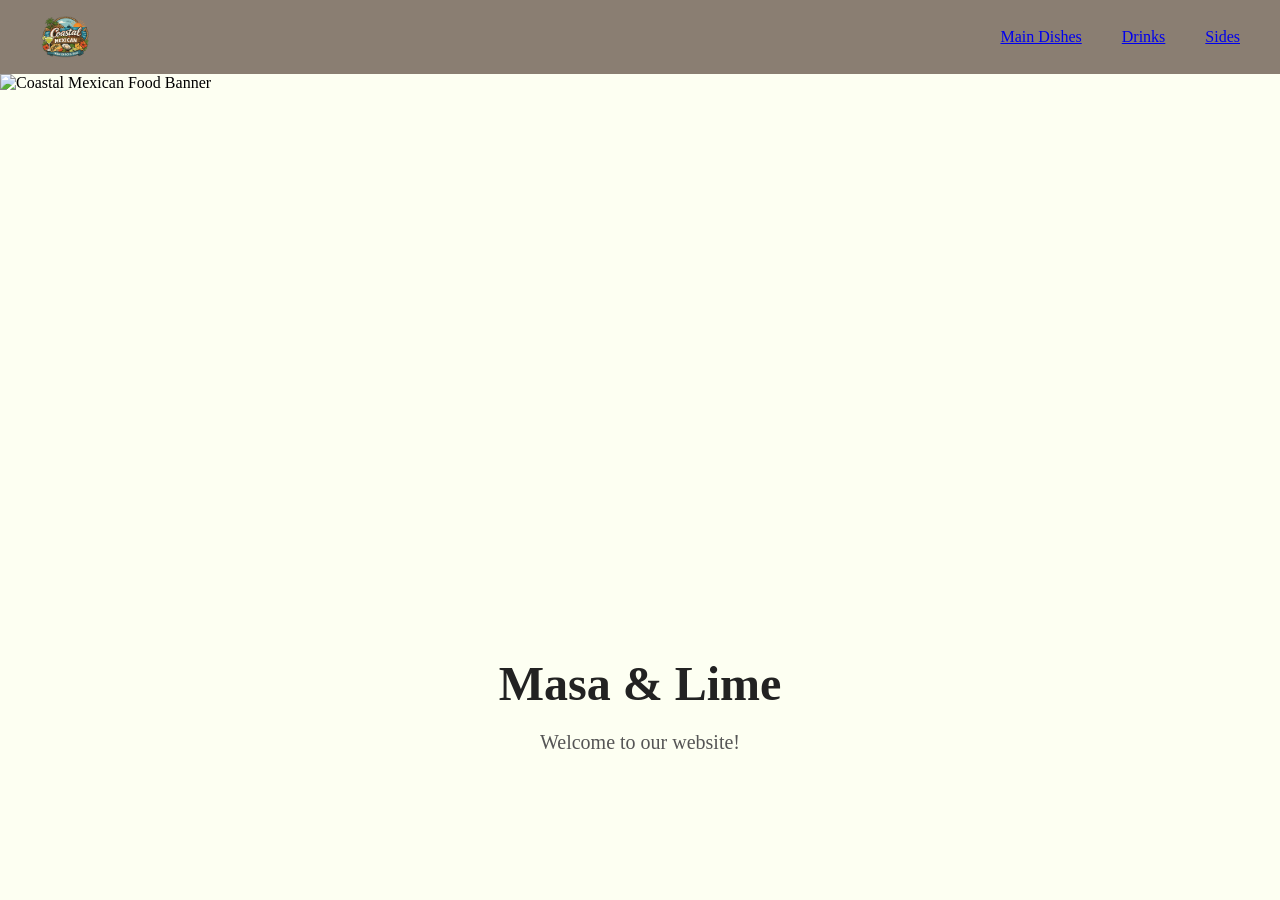
==== index.html @ 47fab4f7 "Commit changes" ====
<!doctype html>
<html lang="en">
  <head>
    <meta charset="UTF-8" />
    <title>Masa & Lime</title>
    </style>
    <link rel="stylesheet" href="style.css" />
    <link rel="icon" type="image/png" href="images/masaandlimelogo.jpg" />
  </head>

  <body>
    <header class="top-bar">
      <img
        src="images/masaandlimelogo.jpg"
        class="logo"
        alt="Masa & Lime Logo"
      />

      <nav class="main-nav">
        <div class="nav-item">
         <a href="maindishes.html">Main Dishes</a>

        </div>

        <div class="nav-item">
          <a href="drinks.html">Drinks</a>
        </div>

        <div class="nav-item">
        <a href="sides.html">Sides</a>

        </div>
      </nav>
    </header>

    <img
      src="images/masaandlimebanner.png"
      class="banner"
      alt="Coastal Mexican Food Banner"
    />

    <div class="container">
      <h1>Masa & Lime</h1>
      <p>Welcome to our website!</p>
    </div>
  </body>
</html>
---- style.css ----
body {
  margin: 0;
  background: #fdfff2;
  font-family: "Times New Roman", Times, serif;
}

.top-bar {
  display: flex;
  justify-content: space-between;
  align-items: center;
  background: #8a7e72;
  padding: 12px 40px;
}

.logo {
  width: 50px;
  height: 50px;
  border-radius: 50%;
}

.main-nav {
  display: flex;
  gap: 40px;
}

.nav-item h2 {
  color: white;
  font-size: 18px;
  margin: 0;
  cursor: pointer;
}

.nav-item h2:hover {
  color: #4f4739;
}

.banner {
  width: 100%;
  height: 500px;
  object-fit: cover;
  display: block;
}

.container {
  text-align: center;
  padding: 50px 20px;
}

.container h1 {
  font-size: 48px;
  color: #222;
  margin-bottom: 10px;
}

.container p {
  font-size: 20px;
  color: #555;
}
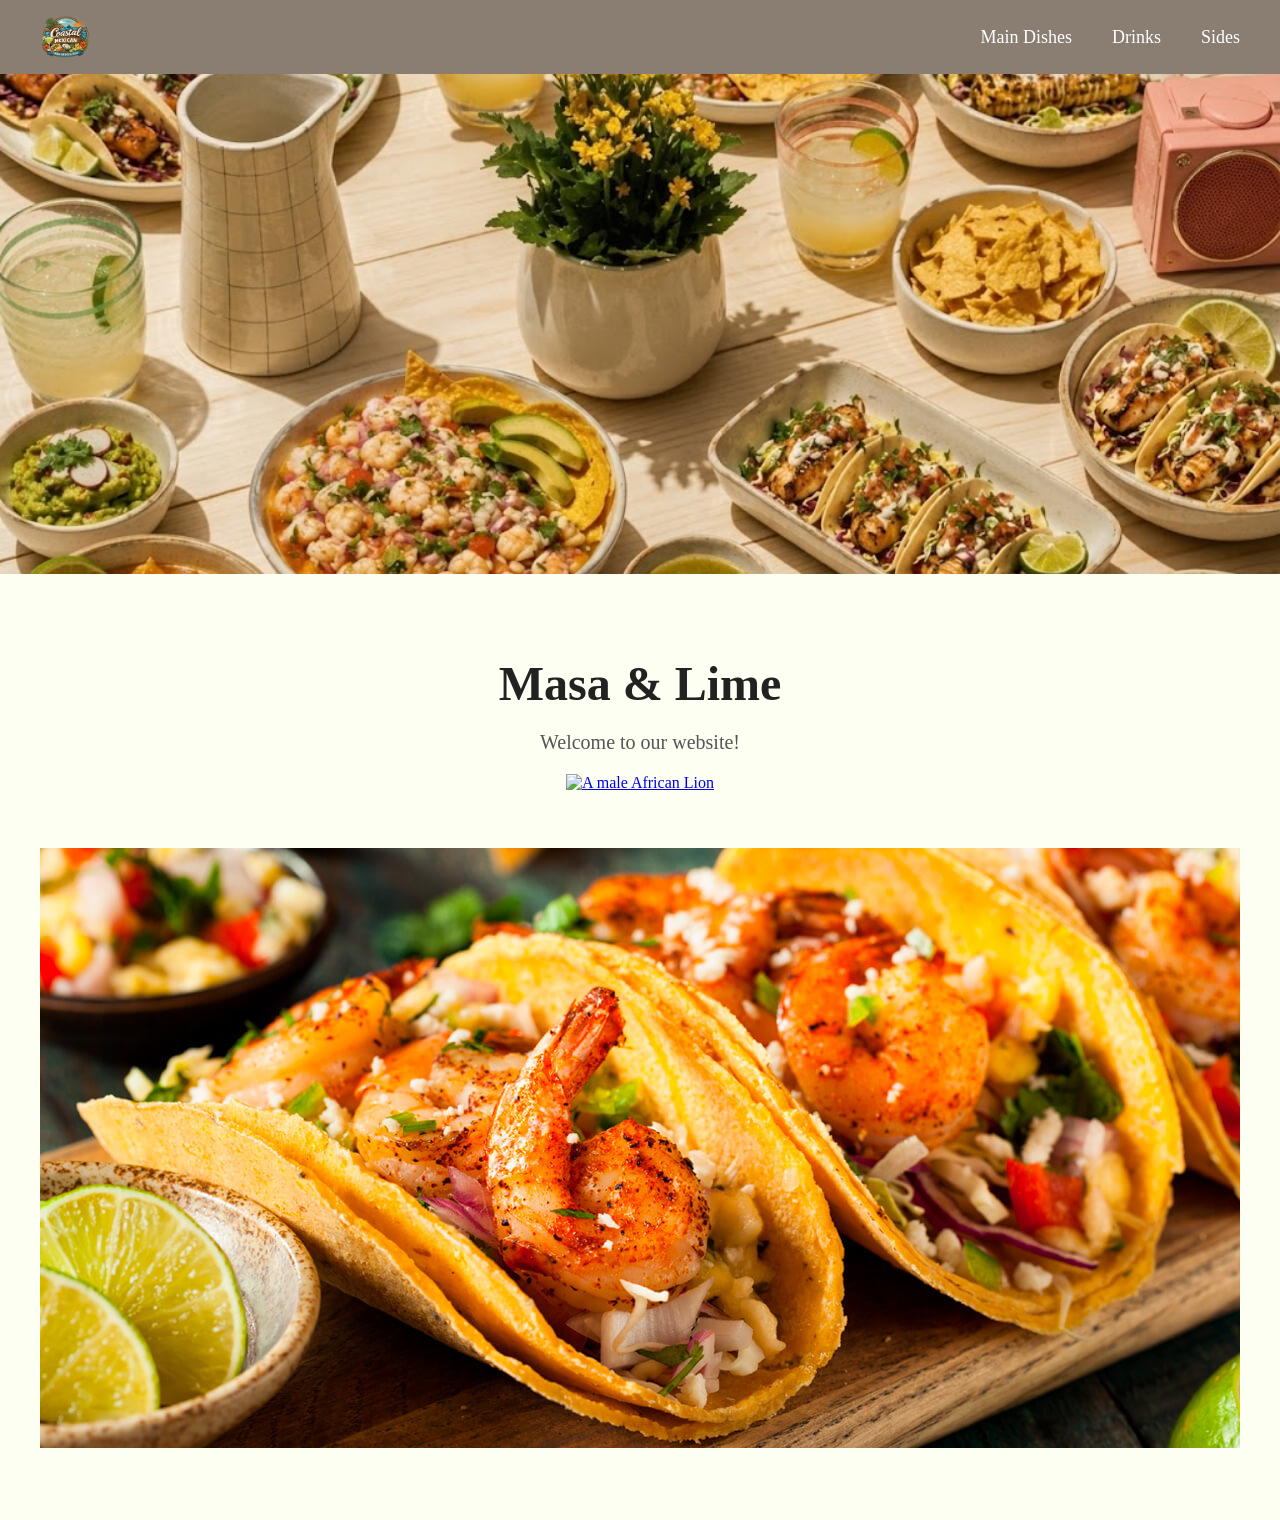
==== commit f1f0f644: "Commit changes" ====
--- a/index.html
+++ b/index.html
@@ -3,7 +3,6 @@
   <head>
     <meta charset="UTF-8" />
     <title>Masa & Lime</title>
-    </style>
     <link rel="stylesheet" href="style.css" />
     <link rel="icon" type="image/png" href="images/masaandlimelogo.jpg" />
   </head>
@@ -18,8 +17,7 @@
 
       <nav class="main-nav">
         <div class="nav-item">
-         <a href="maindishes.html">Main Dishes</a>
-
+          <a href="maindishes.html">Main Dishes</a>
         </div>
 
         <div class="nav-item">
@@ -27,14 +25,13 @@
         </div>
 
         <div class="nav-item">
-        <a href="sides.html">Sides</a>
-
+          <a href="sides.html">Sides</a>
         </div>
       </nav>
     </header>
 
     <img
-      src="images/masaandlimebanner.png"
+      src="images/masaandlimebanner.jpg"
       class="banner"
       alt="Coastal Mexican Food Banner"
     />
@@ -42,6 +39,28 @@
     <div class="container">
       <h1>Masa & Lime</h1>
       <p>Welcome to our website!</p>
+
+            <div class="mainmenu-grid">
+        <a href="lion.html" class="animal-card">
+          <img src="images/lion.jpg" alt="A male African Lion" />
+          <div class="card-info">
+            <h3> </h3>
+          </div>
+        </a>
+
+        <a href="whale.html" class="animal-card">
+          <img src="images/whale.jpg" alt="" />
+          <div class="card-info">
+            <h3> </h3>
+          </div>
+        </a>
+
+        <a href="platypus.html" class="animal-card">
+          <img src="images/shrimptacos.jpg" alt="" />
+          <div class="card-info">
+            <h3></h3>
+          </div>
+        </a>
     </div>
   </body>
 </html>
--- a/style.css
+++ b/style.css
@@ -23,14 +23,13 @@
   gap: 40px;
 }
 
-.nav-item h2 {
+.main-nav a {
   color: white;
+  text-decoration: none;
   font-size: 18px;
-  margin: 0;
-  cursor: pointer;
 }
 
-.nav-item h2:hover {
+.main-nav a:hover {
   color: #4f4739;
 }
 
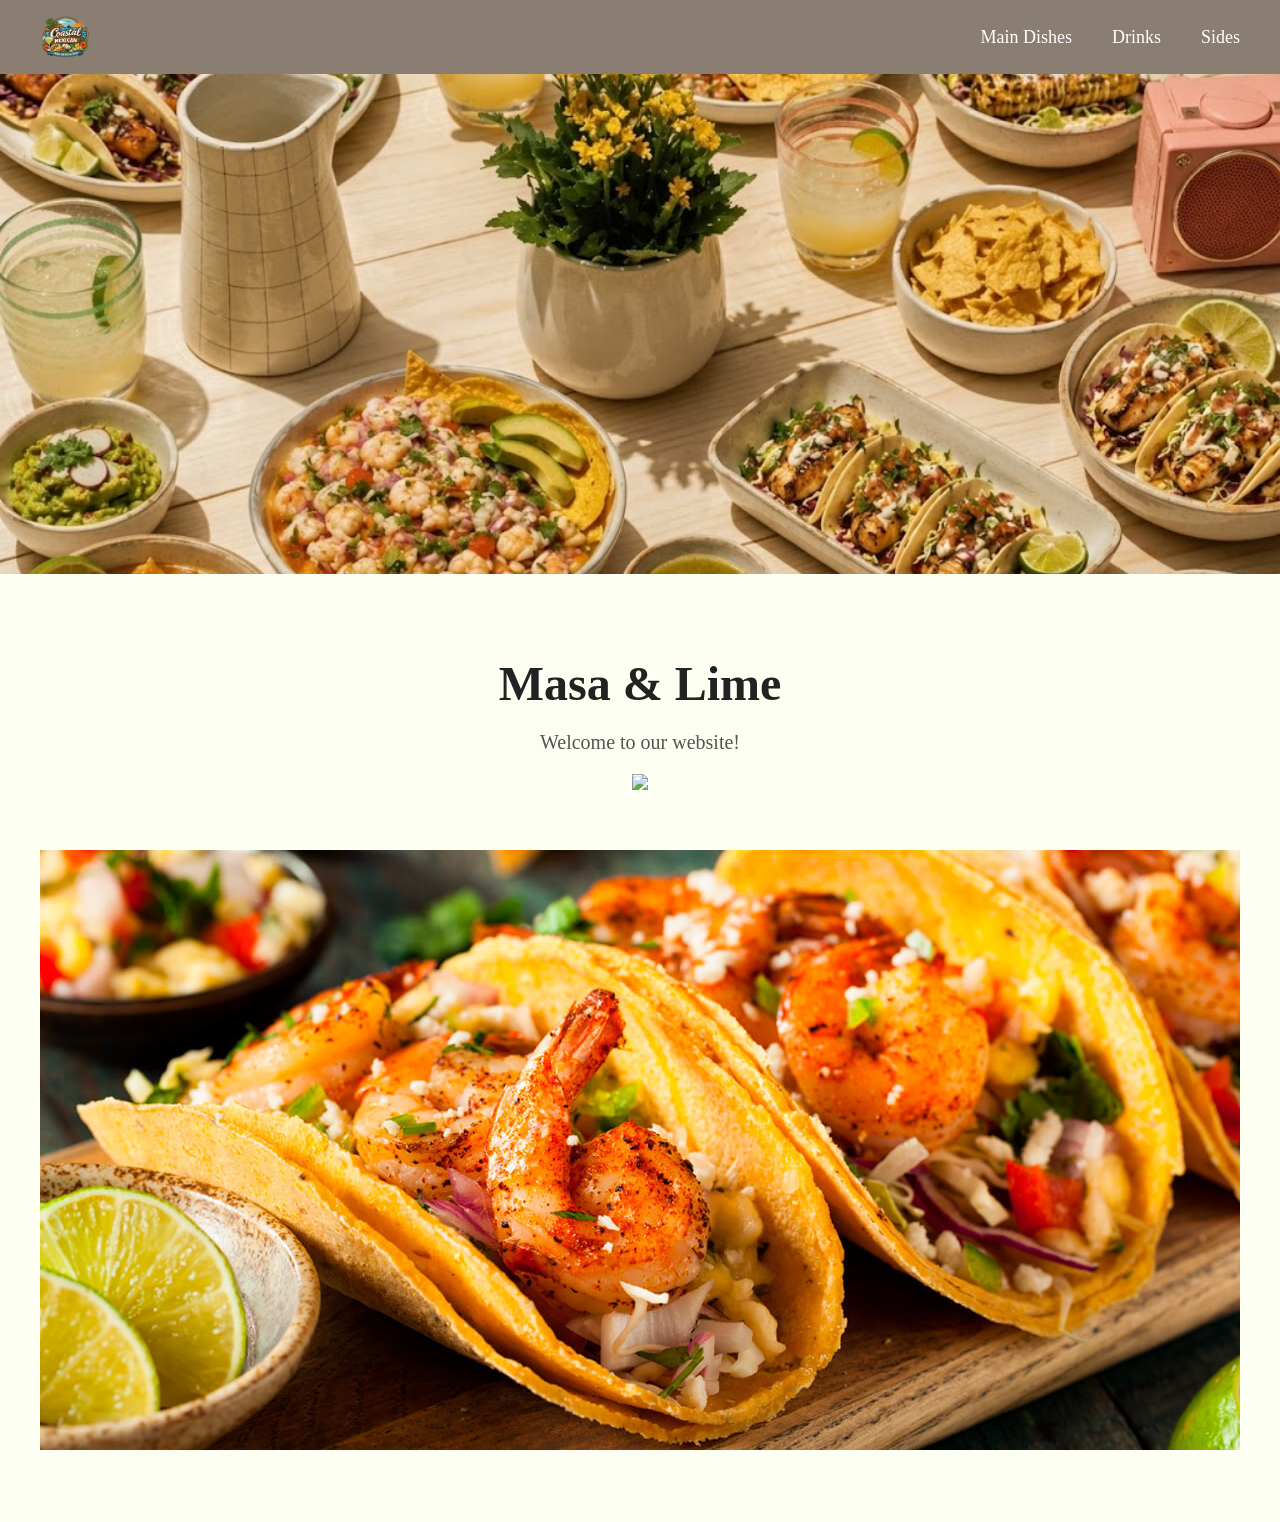
==== commit 16a48cdb: "Commit changes" ====
--- a/index.html
+++ b/index.html
@@ -42,7 +42,7 @@
 
             <div class="mainmenu-grid">
         <a href="lion.html" class="animal-card">
-          <img src="images/lion.jpg" alt="A male African Lion" />
+          <img src="images/lion.jpg" alt=" " />
           <div class="card-info">
             <h3> </h3>
           </div>
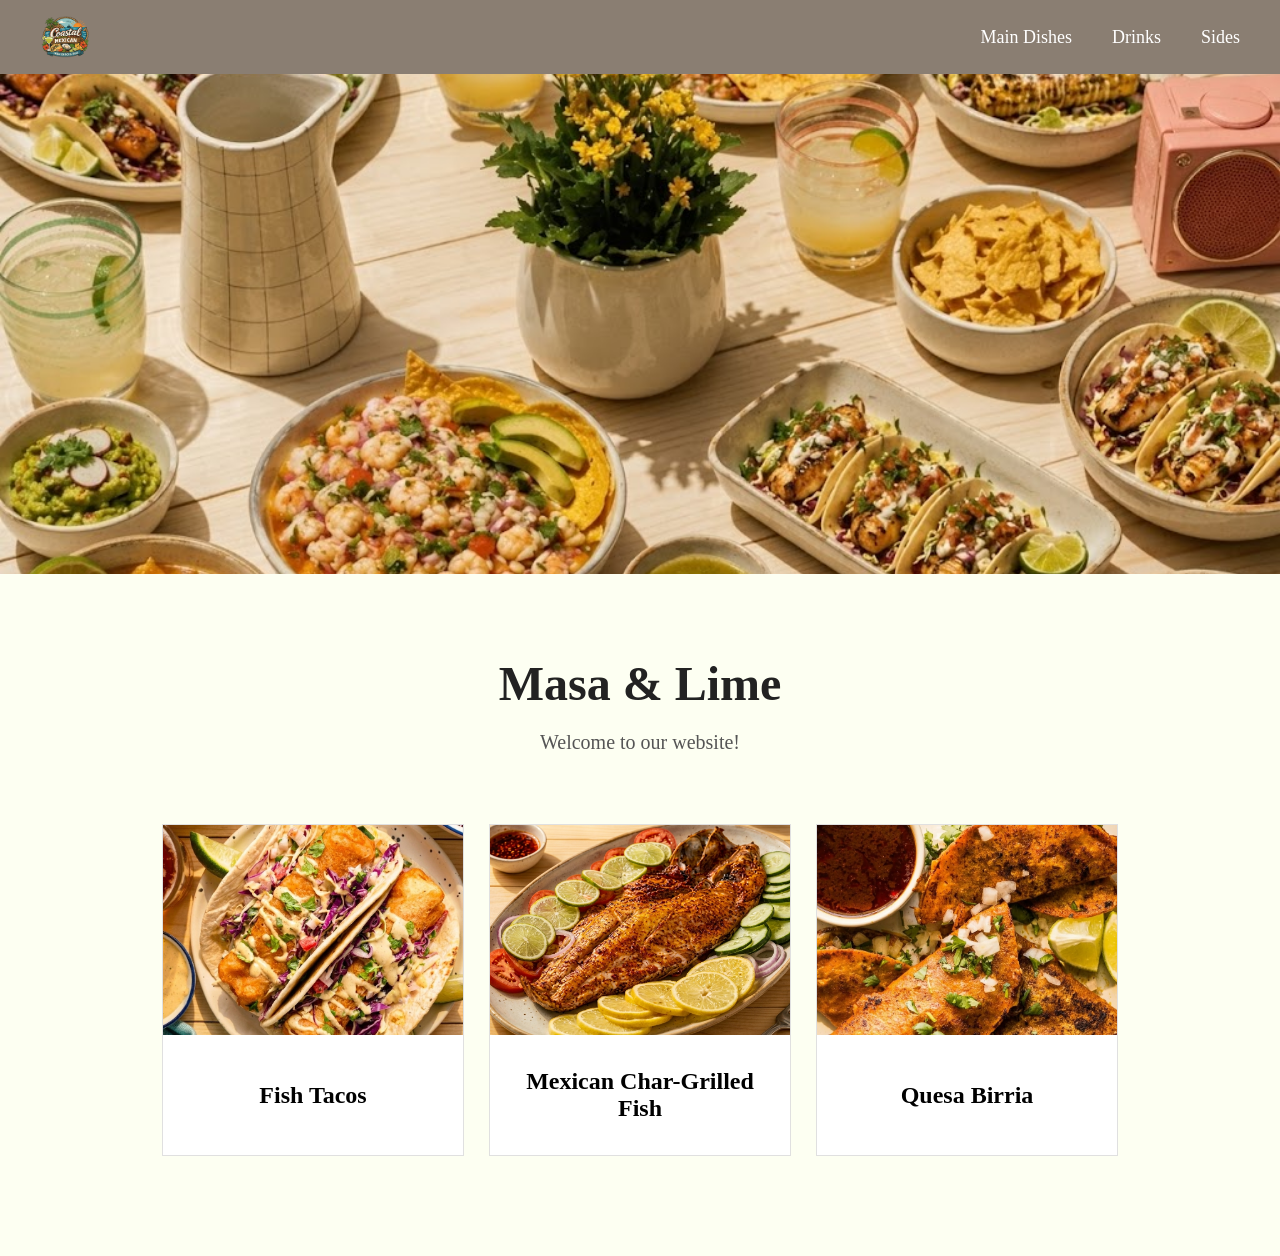
==== commit c4409bb5: "Commit changes" ====
--- a/index.html
+++ b/index.html
@@ -40,27 +40,38 @@
       <h1>Masa & Lime</h1>
       <p>Welcome to our website!</p>
 
-            <div class="mainmenu-grid">
-        <a href="lion.html" class="animal-card">
-          <img src="images/lion.jpg" alt=" " />
+      <div class="mainmenu-grid">
+        <div class="food-card">
+          <img
+            src="images/tacosdepescadaseafood.png"
+            alt="Fish and shrimp tacos"
+          />
           <div class="card-info">
-            <h3> </h3>
+            <h3>Fish Tacos</h3>
           </div>
-        </a>
+        </div>
 
-        <a href="whale.html" class="animal-card">
-          <img src="images/whale.jpg" alt="" />
+        <div class="food-card">
+          <img
+            src="images/pescadozarandeadoseafood.png"
+            alt="Lime margarita drink"
+          />
           <div class="card-info">
-            <h3> </h3>
+            <h3>Mexican Char-Grilled Fish</h3>
           </div>
-        </a>
+        </div>
 
-        <a href="platypus.html" class="animal-card">
-          <img src="images/shrimptacos.jpg" alt="" />
+        <div class="food-card">
+          <img
+            src="images/quesabirriameat.png"
+            alt="Tortilla chips and guacamole"
+          />
           <div class="card-info">
-            <h3></h3>
+            <h3>Quesa Birria</h3>
           </div>
-        </a>
+        </div>
+      </div>
     </div>
+    <script src="script.js"></script>
   </body>
 </html>
--- a/style.css
+++ b/style.css
@@ -55,3 +55,43 @@
   font-size: 20px;
   color: #555;
 }
+
+.mainmenu-grid {
+  display: flex;
+  max-width: 1200px;
+  margin: 0 auto;
+  justify-content: center;
+  gap: 25px;
+  padding: 50px;
+  flex-wrap: wrap;
+}
+
+.food-card {
+  width: 300px;
+  display: flex;
+  flex-direction: column;
+  background: #fff;
+  border: 1px solid #e0e0e0;
+  text-decoration: none;
+  color: inherit;
+}
+
+.food-card img {
+  width: 100%;
+  height: 210px;
+  object-fit: cover;
+}
+
+.card-info {
+  display: flex;
+  align-items: center;
+  justify-content: center;
+  min-height: 80px;
+  padding: 20px;
+}
+
+.card-info h3 {
+  margin: 0;
+  font-size: 24px;
+  color: #000;
+}
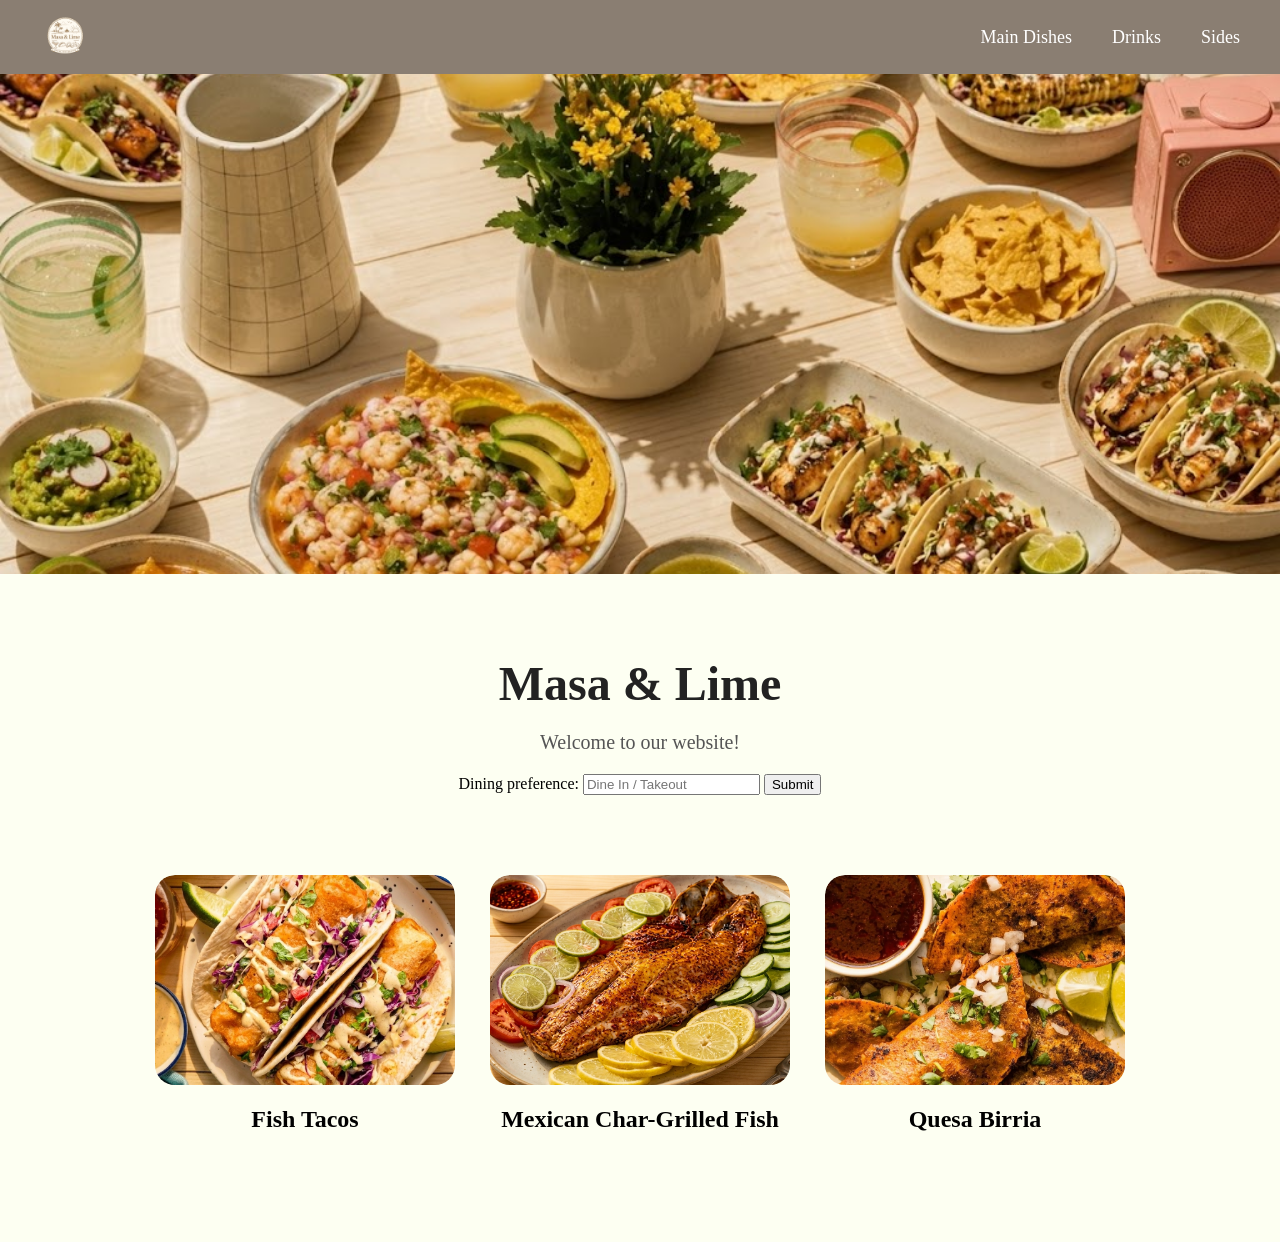
==== commit 5d9bcce0: "Commit changes" ====
--- a/index.html
+++ b/index.html
@@ -40,6 +40,12 @@
       <h1>Masa & Lime</h1>
       <p>Welcome to our website!</p>
 
+      <form onsubmit="return false;" style="margin-bottom: 30px">
+        <label for="orderField">Dining preference:</label>
+        <input type="text" id="orderField" placeholder="Dine In / Takeout" />
+        <input type="submit" onClick="getFormInput()" value="Submit" />
+      </form>
+
       <div class="mainmenu-grid">
         <div class="food-card">
           <img
--- a/style.css
+++ b/style.css
@@ -61,7 +61,7 @@
   max-width: 1200px;
   margin: 0 auto;
   justify-content: center;
-  gap: 25px;
+  gap: 35px;
   padding: 50px;
   flex-wrap: wrap;
 }
@@ -70,28 +70,39 @@
   width: 300px;
   display: flex;
   flex-direction: column;
-  background: #fff;
-  border: 1px solid #e0e0e0;
+  background: transparent;
   text-decoration: none;
   color: inherit;
+  border-radius: 20px;
+  overflow: hidden;
 }
 
 .food-card img {
   width: 100%;
   height: 210px;
   object-fit: cover;
+  border-radius: 20px;
 }
 
 .card-info {
   display: flex;
+  flex-direction: column;
   align-items: center;
   justify-content: center;
-  min-height: 80px;
-  padding: 20px;
+  text-align: center;
+  padding: 20px 10px 0px 10px;
 }
 
 .card-info h3 {
-  margin: 0;
+  margin: 0 0 8px 0;
   font-size: 24px;
   color: #000;
+  line-height: 1.2;
 }
+
+.card-info p {
+  margin: 0;
+  font-size: 16px;
+  color: #666;
+  line-height: 1.4;
+}
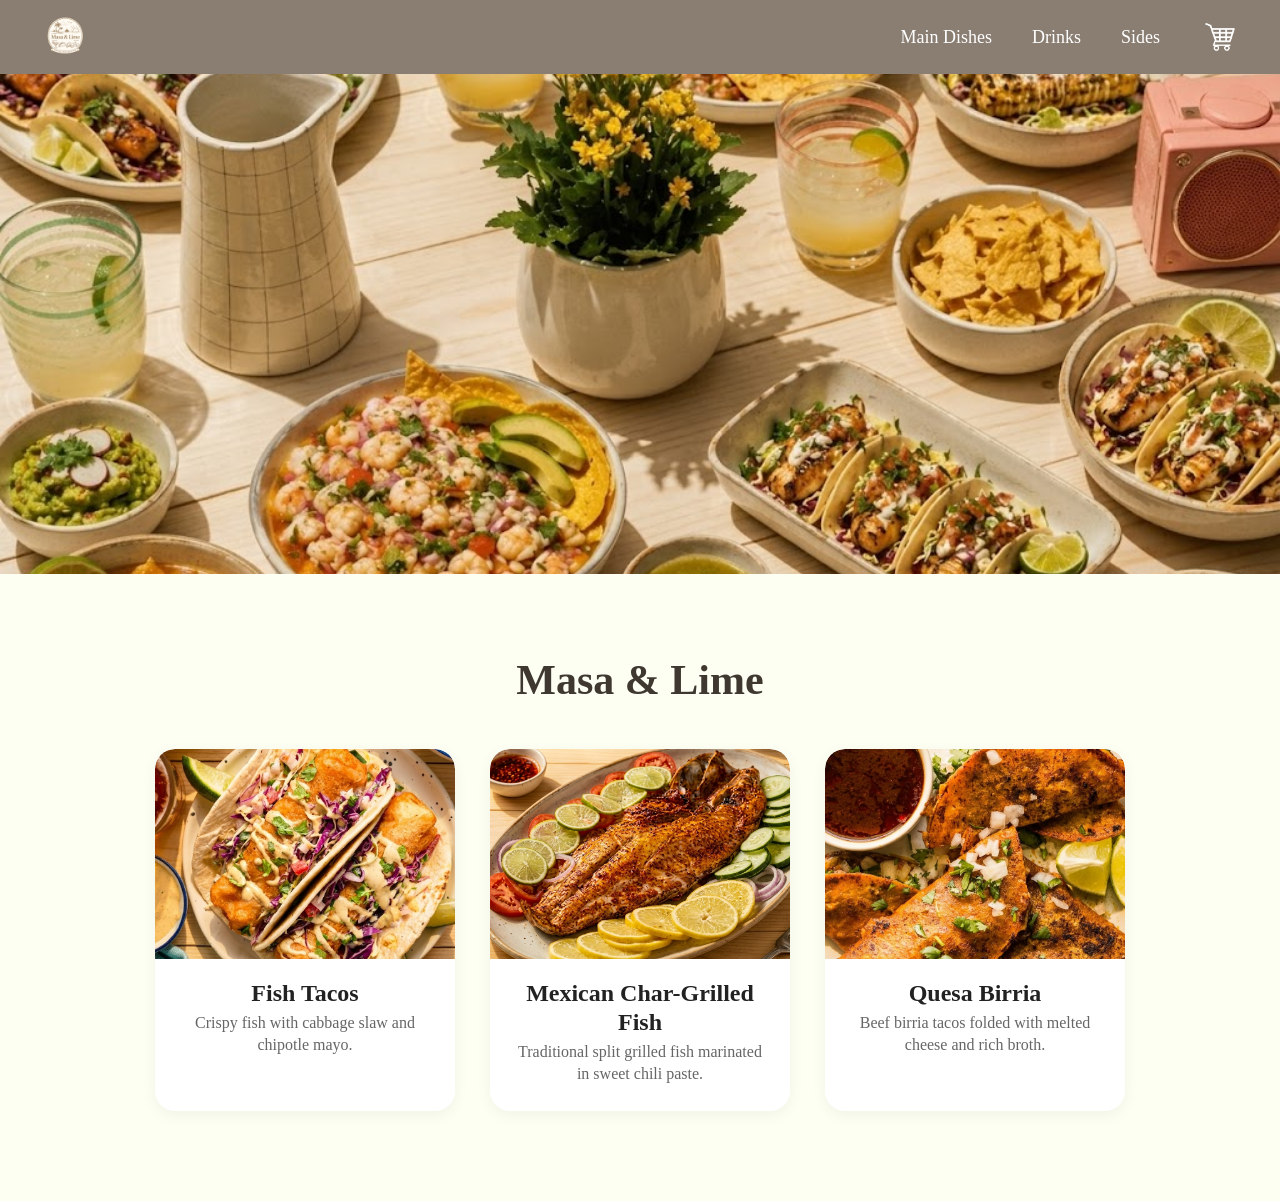
==== commit 27aa3f5f: "Commit changes" ====
--- a/index.html
+++ b/index.html
@@ -9,15 +9,22 @@
 
   <body>
     <header class="top-bar">
-      <img
-        src="images/masaandlimelogo.jpg"
-        class="logo"
-        alt="Masa & Lime Logo"
-      />
+      <a href="index.html">
+        <img
+          src="images/masaandlimelogo.jpg"
+          class="logo"
+          alt="Masa & Lime Logo"
+        />
+      </a>
 
       <nav class="main-nav">
-        <div class="nav-item">
-          <a href="maindishes.html">Main Dishes</a>
+        <div class="nav-item dropdown">
+          <span class="dropdown-trigger">Main Dishes</span>
+          <div class="dropdown-menu">
+            <a href="meat.html">Meat</a>
+            <a href="seafood.html">Seafood</a>
+            <a href="vegetarian.html">Vegetarian</a>
+          </div>
         </div>
 
         <div class="nav-item">
@@ -26,6 +33,16 @@
 
         <div class="nav-item">
           <a href="sides.html">Sides</a>
+        </div>
+
+        <div class="nav-item">
+          <a href="checkout.html" class="trolley-link">
+            <img
+              src="images/checkouttrolley.png"
+              alt="Checkout"
+              class="trolley-img"
+            />
+          </a>
         </div>
       </nav>
     </header>
@@ -38,13 +55,6 @@
 
     <div class="container">
       <h1>Masa & Lime</h1>
-      <p>Welcome to our website!</p>
-
-      <form onsubmit="return false;" style="margin-bottom: 30px">
-        <label for="orderField">Dining preference:</label>
-        <input type="text" id="orderField" placeholder="Dine In / Takeout" />
-        <input type="submit" onClick="getFormInput()" value="Submit" />
-      </form>
 
       <div class="mainmenu-grid">
         <div class="food-card">
@@ -54,30 +64,33 @@
           />
           <div class="card-info">
             <h3>Fish Tacos</h3>
+            <p>Crispy fish with cabbage slaw and chipotle mayo.</p>
           </div>
         </div>
 
         <div class="food-card">
           <img
             src="images/pescadozarandeadoseafood.png"
-            alt="Lime margarita drink"
+            alt="Mexican Char-Grilled Fish"
           />
           <div class="card-info">
             <h3>Mexican Char-Grilled Fish</h3>
+            <p>
+              Traditional split grilled fish marinated in sweet chili paste.
+            </p>
           </div>
         </div>
 
         <div class="food-card">
-          <img
-            src="images/quesabirriameat.png"
-            alt="Tortilla chips and guacamole"
-          />
+          <img src="images/quesabirriameat.png" alt="Quesa Birria" />
           <div class="card-info">
             <h3>Quesa Birria</h3>
+            <p>Beef birria tacos folded with melted cheese and rich broth.</p>
           </div>
         </div>
       </div>
     </div>
+
     <script src="script.js"></script>
   </body>
 </html>
--- a/style.css
+++ b/style.css
@@ -12,6 +12,11 @@
   padding: 12px 40px;
 }
 
+.top-bar > a {
+  display: inline-block;
+  line-height: 0;
+}
+
 .logo {
   width: 50px;
   height: 50px;
@@ -21,23 +26,71 @@
 .main-nav {
   display: flex;
   gap: 40px;
+  align-items: center;
+}
+
+.nav-item {
+  position: relative;
+}
+
+.dropdown {
+  position: relative;
 }
 
 .main-nav a {
   color: white;
   text-decoration: none;
   font-size: 18px;
+  cursor: pointer;
+}
+
+.dropdown-trigger {
+  color: white;
+  text-decoration: none;
+  font-size: 18px;
+  cursor: pointer;
 }
 
 .main-nav a:hover {
   color: #4f4739;
+}
+
+.dropdown:hover .dropdown-trigger {
+  color: #4f4739;
+}
+
+.dropdown-menu {
+  display: none;
+  position: absolute;
+  top: 100%;
+  left: 0;
+  background-color: #8a7e72;
+  min-width: 140px;
+  box-shadow: 0px 8px 16px rgba(0, 0, 0, 0.2);
+  border-radius: 4px;
+  padding: 5px 0;
+}
+
+.dropdown-menu a {
+  color: white;
+  padding: 10px 16px;
+  font-size: 16px;
+  display: block;
+}
+
+.dropdown-menu a:hover {
+  background-color: #6e645a;
+  color: white;
+}
+
+.dropdown:hover .dropdown-menu {
+  display: block;
 }
 
 .banner {
   width: 100%;
   height: 500px;
   object-fit: cover;
-  display: block;
 }
 
 .container {
@@ -46,9 +99,17 @@
 }
 
 .container h1 {
-  font-size: 48px;
-  color: #222;
-  margin-bottom: 10px;
+  font-size: 42px;
+  color: #3e3830;
+  margin-bottom: 5px;
+}
+
+.second-heading {
+  font-size: 28px;
+  color: #8a7e72;
+  margin-top: 10px;
+  text-transform: uppercase;
+  letter-spacing: 1px;
 }
 
 .container p {
@@ -62,7 +123,7 @@
   margin: 0 auto;
   justify-content: center;
   gap: 35px;
-  padding: 50px;
+  padding: 40px;
   flex-wrap: wrap;
 }
 
@@ -70,33 +131,31 @@
   width: 300px;
   display: flex;
   flex-direction: column;
-  background: transparent;
-  text-decoration: none;
-  color: inherit;
   border-radius: 20px;
   overflow: hidden;
+  background: #ffffff;
+  box-shadow: 0 4px 15px rgba(0, 0, 0, 0.05);
 }
 
 .food-card img {
   width: 100%;
   height: 210px;
   object-fit: cover;
-  border-radius: 20px;
+  border-radius: 20px 20px 0 0;
 }
 
 .card-info {
   display: flex;
   flex-direction: column;
   align-items: center;
-  justify-content: center;
-  text-align: center;
-  padding: 20px 10px 0px 10px;
+  text-align: center;
+  padding: 20px 20px 25px;
 }
 
 .card-info h3 {
-  margin: 0 0 8px 0;
+  margin: 0 0 4px 0;
   font-size: 24px;
-  color: #000;
+  color: #222;
   line-height: 1.2;
 }
 
@@ -106,3 +165,187 @@
   color: #666;
   line-height: 1.4;
 }
+
+.card-info p strong {
+  color: #8a7e72;
+  font-size: 18px;
+  display: inline-block;
+  margin-bottom: 10px;
+}
+
+.quantity-wrapper {
+  display: inline-flex;
+  align-items: center;
+  background-color: #f9f9ef;
+  border: 1px solid #9a8b83;
+  border-radius: 25px;
+  overflow: hidden;
+  margin-top: 15px;
+}
+
+.qty-btn {
+  background-color: #9a8b83;
+  color: white;
+  border: none;
+  padding: 8px 16px;
+  cursor: pointer;
+  font-weight: bold;
+}
+
+.qty-btn:hover {
+  background-color: #7d6f68;
+}
+
+.quantity {
+  padding: 0 15px;
+  font-weight: bold;
+  color: #9a8b83;
+}
+
+.preference-container button {
+  background: transparent;
+  border: none;
+  padding: 0;
+  cursor: pointer;
+  transition: transform 0.2s;
+}
+
+.preference-container button img {
+  width: 200px;
+  height: 200px;
+  object-fit: contain;
+  display: block;
+}
+
+.preference-container button:hover {
+  transform: scale(1.1);
+}
+
+.trolley-link {
+  display: flex;
+  align-items: center;
+}
+
+.trolley-img {
+  width: 40px;
+  height: 40px;
+  object-fit: contain;
+  transition: transform 0.2s;
+}
+
+.trolley-img:hover {
+  transform: scale(1.1);
+}
+
+.checkout-container {
+  text-align: center;
+  padding: 50px 20px;
+  max-width: 900px;
+  margin: 0 auto;
+}
+
+.order-type {
+  margin-bottom: 20px;
+  display: flex;
+  justify-content: center;
+  gap: 60px;
+}
+
+.order-option {
+  text-align: center;
+  cursor: pointer;
+}
+
+.order-option img {
+  width: 150px;
+  display: block;
+  border: 3px solid transparent;
+  border-radius: 15px;
+  padding: 10px;
+}
+
+#order-status {
+  font-style: italic;
+  color: #8a7e72;
+  font-size: 18px;
+  margin-bottom: 20px;
+}
+
+.checkout-row {
+  background: white;
+  display: flex;
+  justify-content: space-between;
+  align-items: center;
+  padding: 15px 25px;
+  margin-bottom: 15px;
+  border-radius: 8px;
+  box-shadow: 0 2px 5px rgba(0, 0, 0, 0.05);
+}
+
+#checkout-form {
+  background: white;
+  display: flex;
+  flex-direction: column;
+  align-items: center;
+  max-width: 400px;
+  margin: 30px auto;
+  padding: 30px;
+  border-radius: 8px;
+  box-shadow: 0 2px 5px rgba(0, 0, 0, 0.05);
+  gap: 20px;
+}
+
+.form-group {
+  width: 100%;
+  display: flex;
+  flex-direction: column;
+  align-items: center;
+  text-align: center;
+}
+
+#checkout-form label {
+  font-weight: bold;
+  margin-bottom: 8px;
+}
+
+#customer-name,
+#money-given {
+  padding: 10px;
+  border: 1px solid #9a8b83;
+  border-radius: 5px;
+  font-size: 16px;
+  width: 100%;
+  box-sizing: border-box;
+  font-family: "Times New Roman", Times, serif;
+}
+
+#error-message {
+  color: #b22222;
+  font-weight: bold;
+  margin: 10px 0;
+  display: none;
+}
+
+#order-confirmation {
+  display: none;
+  color: #555;
+  font-weight: bold;
+  margin: 20px 0;
+  font-size: 19px;
+}
+
+#confirm-btn {
+  padding: 10px 20px;
+  cursor: pointer;
+  background-color: #968d83;
+  color: white;
+  border: none;
+  border-radius: 5px;
+  margin-top: 10px;
+  font-family: "Times New Roman", Times, serif;
+  font-size: 16px;
+}
+
+#confirm-btn:hover {
+  background-color: #7d6f68;
+}
